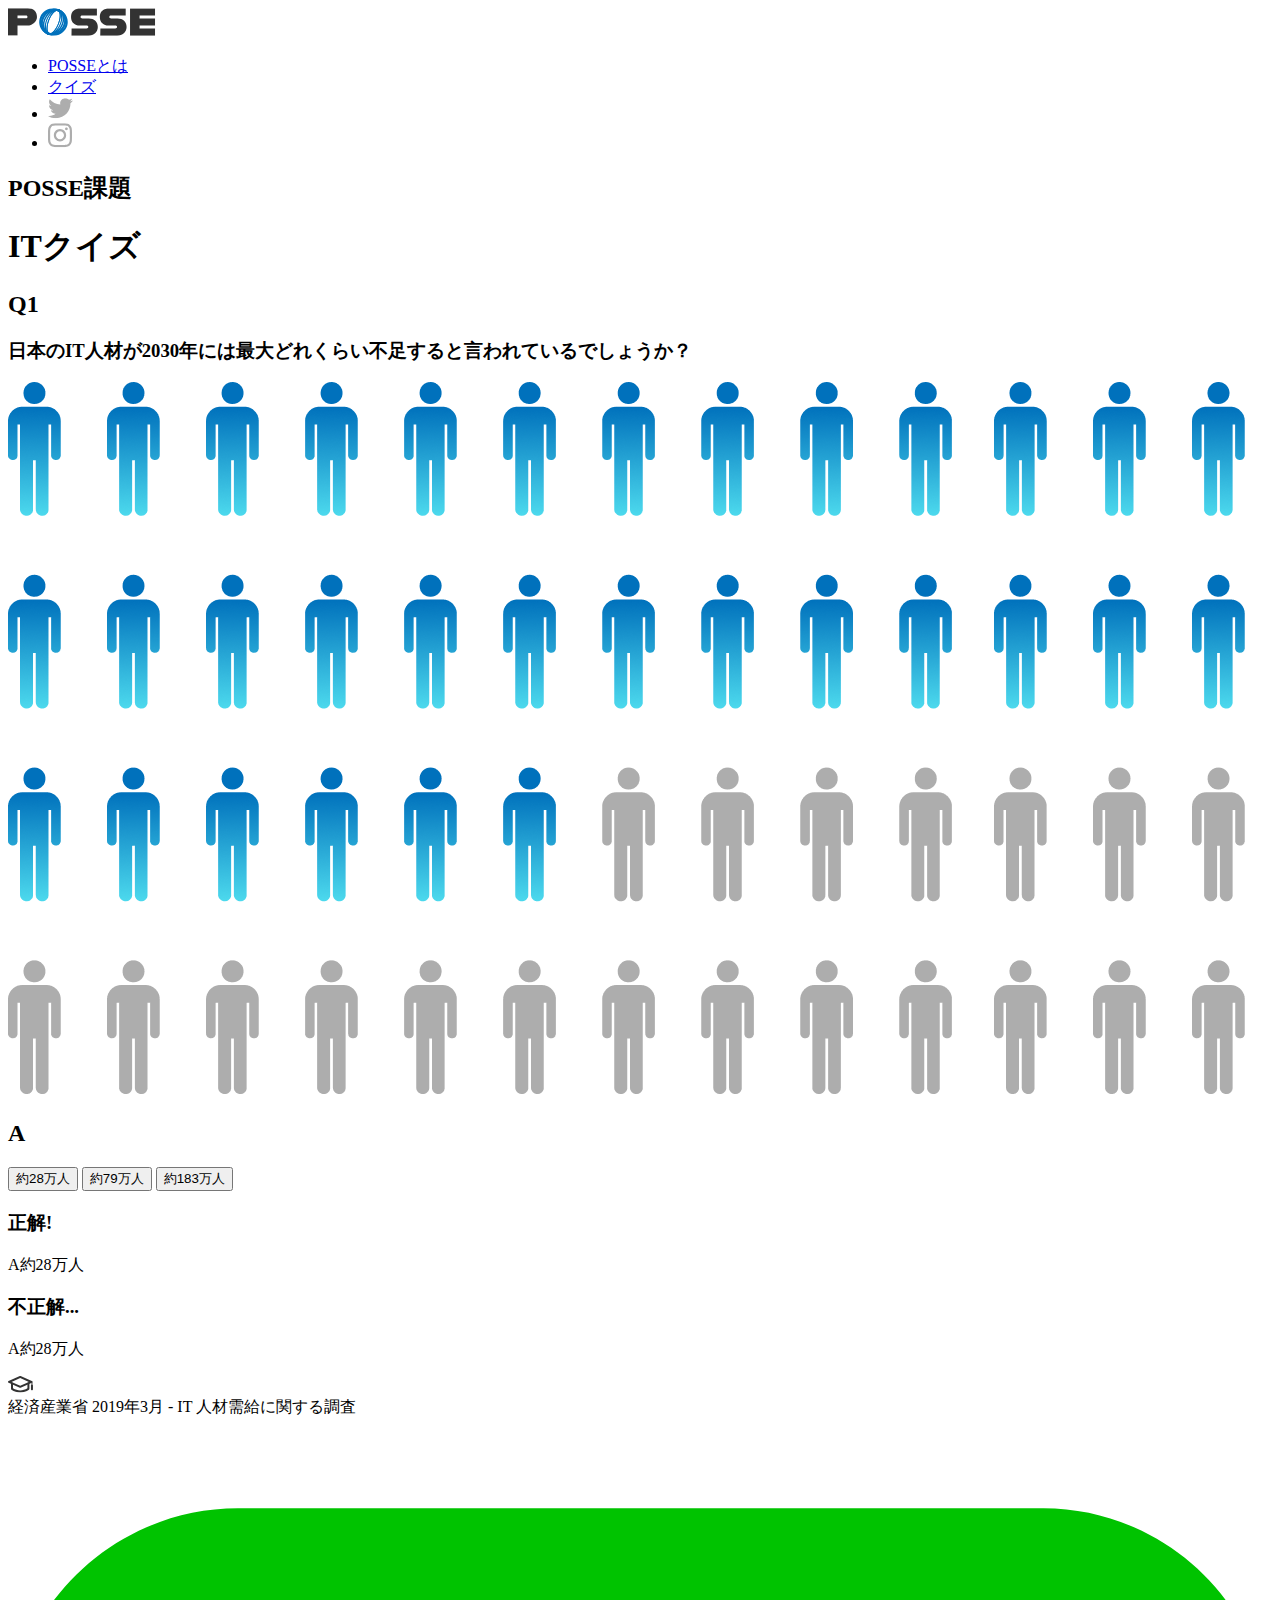
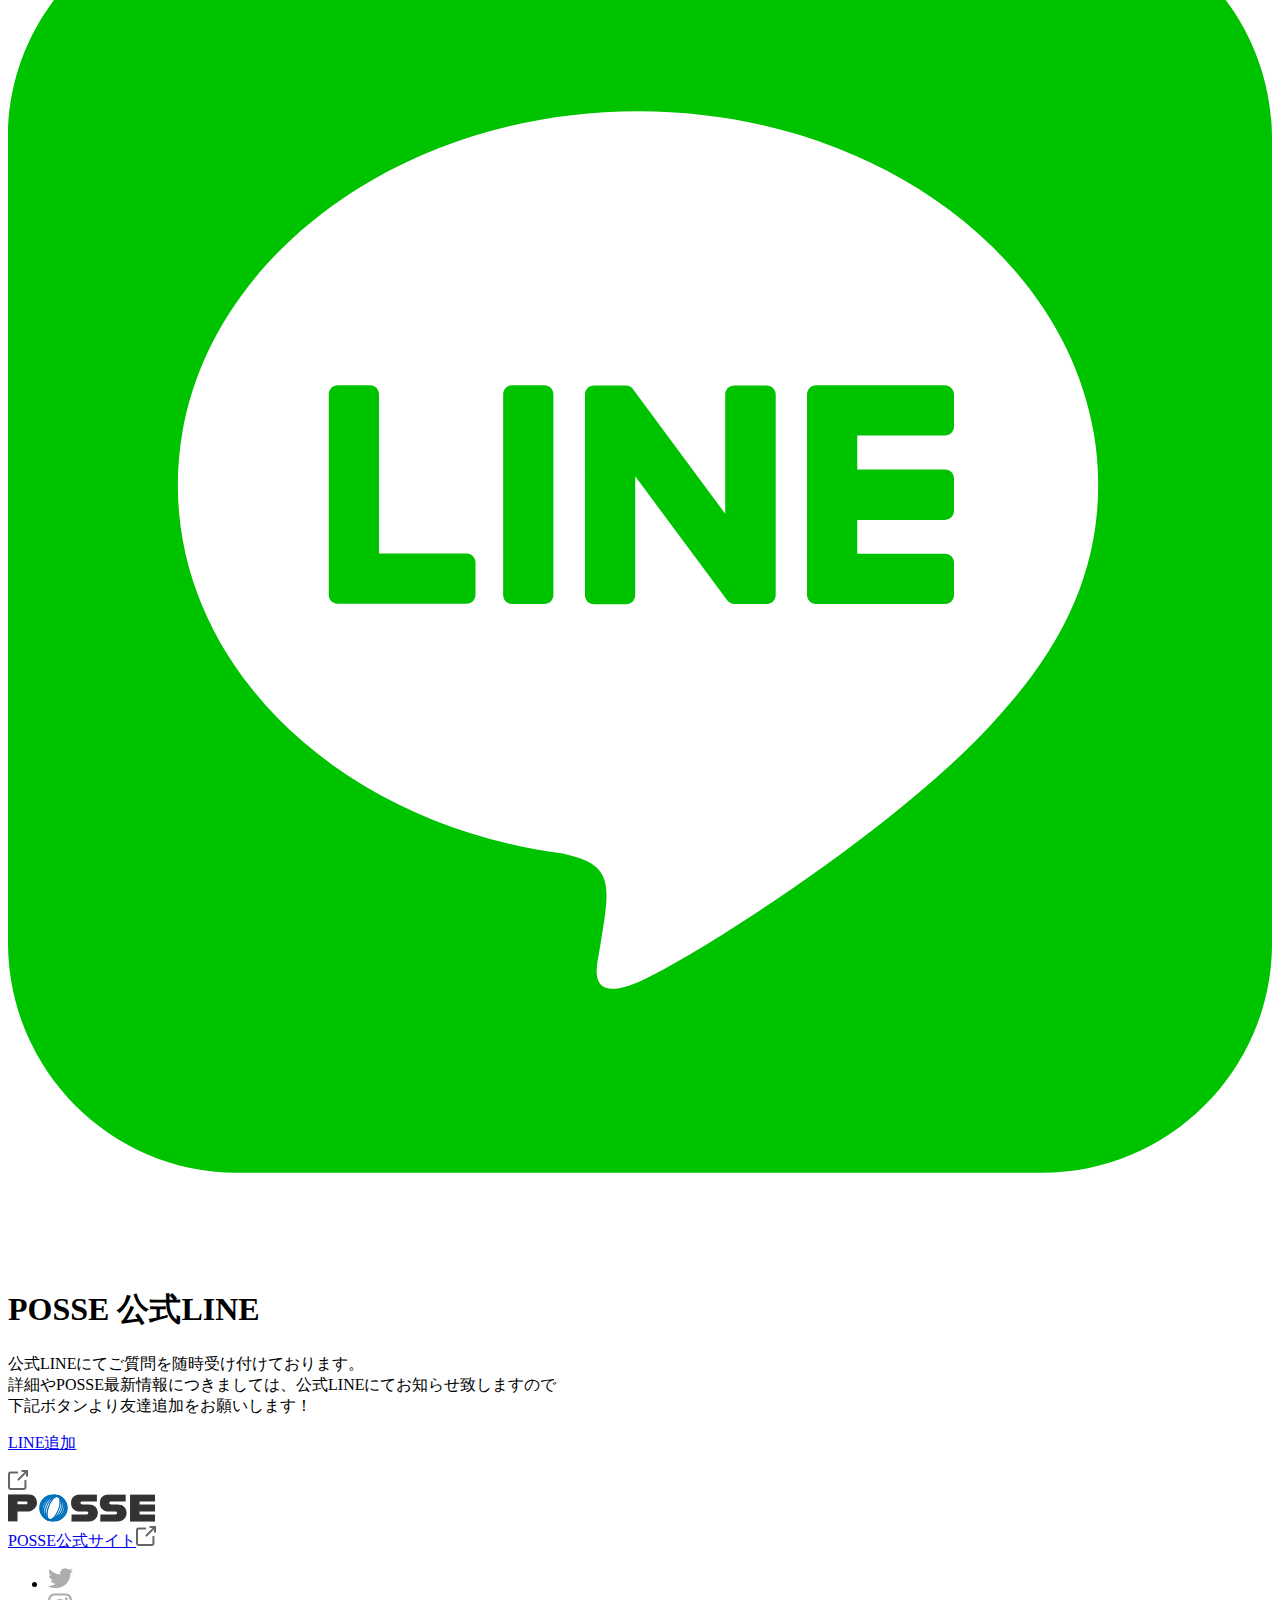
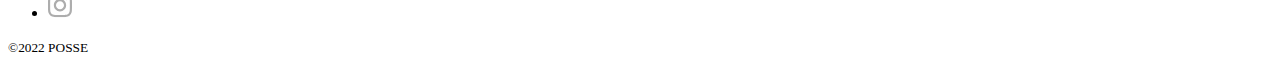
==== quiz/index.html @ 0396bd6e "ファイル構成完了" ====
<!DOCTYPE html>
<html lang="ja">
<head>
  <meta charset="UTF-8">
  <meta http-equiv="X-UA-Compatible" content="IE=edge">
  <meta name="viewport" content="width=device-width, initial-scale=1.0">
  <title>Quiz</title>

  <link rel="stylesheet" href="../styles/reset.css">
  <link rel="stylesheet" href="../styles/quiz.css">
    <!-- google fonts -->
    <link rel="preconnect" href="https://fonts.googleapis.com">
    <link rel="preconnect" href="https://fonts.gstatic.com" crossorigin>
    <link href="https://fonts.googleapis.com/css2?family=Noto+Sans+JP:wght@400;700&family=Plus+Jakarta+Sans:wght@400;700&display=swap" rel="stylesheet">
</head>
<body>
  <header class="header">
    <div class="header-inner">
      <div class="header-logo">
        <img src="../img/logo.svg" alt="ヘッダーロゴ" />
      </div>
      <nav class="navbar">
        <ul class="nav-items">
          <li class="nav-item"><a href="../top/index.html">POSSEとは</a></li>
          <li class="nav-item"><a href="#">クイズ</a></li>
          <li class="nav-item sns">
            <a href="https://twitter.com/posse_program?s=21&t=17ohMH_KX9S6thPqV4Pqpw">
              <img src="../img/icon/icon-twitter.svg" alt="Twitter" />
            </a>
          </li>
          <li class="nav-item sns">
            <a href="https://instagram.com/posse_programming?igshid=YmMyMTA2M2Y=">
              <img src="../img/icon/icon-instagram.svg" alt="Instagram" />
            </a>
          </li>
        </ul>
      </nav>
    </div>
  </header>

  <main class="main">
    <section class="hero-wrapper">
      <div class="hero-inner">
        <div class="hero-text">
          <h2>POSSE課題</h2>
          <h1>ITクイズ</h1>
        </div>
      </div>
    </section>

    <section class="quiz-wrapper">
      <div class="quiz">
        <h2 class="question-number">Q1</h2>
        <h3 class="question-text">日本のIT人材が2030年には最大どれくらい不足すると言われているでしょうか？</h3>
        <div class="question-img">
          <img src="../img/quiz/img-quiz01.png" alt="質問１">
        </div>
        <div class="answer-wrapper">
          <h2 class="answer-icon">A</h2>
          <div class="answer-buttons">
            <button class="btn">約28万人</button>
            <button class="btn">約79万人</button>
            <button class="btn">約183万人</button>
          </div>
        </div>
        <div class="answer-message-wrapper correct-wrapper">
          <h3 class="correct-message">正解!</h3>
          <p><span>A</span>約28万人</p>
        </div>
        <div class="answer-message-wrapper wrong-wrapper">
          <h3 class="wrong-message">不正解...</h3>
          <p><span>A</span>約28万人</p>
        </div>
        <div class="quote-wrapper">
          <div class="quote-icon">
            <img src="../img/icon/icon-note.svg" alt="引用">
          </div>
          <div class="quote-text">経済産業省 2019年3月 - IT 人材需給に関する調査</div>
        </div>
      </div>

      <!-- <div class="quiz">
        <h2 class="question-number">Q2</h2>
        <h3 class="question-text">既存業界のビジネスと、先進的なテクノロジーを結びつけて生まれた、新しいビジネスのことをなんと言うでしょう？</h3>
        <div class="question-img">
          <img src="../img/quiz/img-quiz02.png" alt="質問2">
        </div>
        <div class="answer-wrapper">
          <h2 class="answer-icon">A</h2>
          <div class="answer-buttons">
            <button class="btn">INTECH</button>
            <button class="btn">BIZZTECH</button>
            <button class="btn">X-TECH</button>
          </div>
        </div>
        <div class="answer-message-wrapper correct-wrapper">
          <h3 class="correct-message">正解!</h3>
          <p><span>A</span>約28万人</p>
        </div>
        <div class="answer-message-wrapper wrong-wrapper">
          <h3 class="wrong-message">不正解...</h3>
          <p><span>A</span>約28万人</p>
        </div>
      </div>

      <div class="quiz">
        <h2 class="question-number">Q3</h2>
        <h3 class="question-text">IoTとは何の略でしょう？</h3>
        <div class="question-img">
          <img src="../img/quiz/img-quiz03.png" alt="質問3">
        </div>
        <div class="answer-wrapper">
          <h2 class="answer-icon">A</h2>
          <div class="answer-buttons">
            <button class="btn">Internet of Things</button>
            <button class="btn">Integrate into Technology</button>
            <button class="btn">Information  on Tool</button>
          </div>
        </div>
        <div class="answer-message-wrapper correct-wrapper">
          <h3 class="correct-message">正解!</h3>
          <p><span>A</span>約28万人</p>
        </div>
        <div class="answer-message-wrapper wrong-wrapper">
          <h3 class="wrong-message">不正解...</h3>
          <p><span>A</span>約28万人</p>
        </div>
      </div>

      <div class="quiz">
        <h2 class="question-number">Q4</h2>
        <h3 class="question-text">日本が目指すサイバー空間とフィジカル空間を高度に融合させたシステムによって開かれる未来社会のことをなんと言うでしょうか？</h3>
        <div class="question-img">
          <img src="../img/quiz/img-quiz04.png" alt="質問4">
        </div>
        <div class="answer-wrapper">
          <h2 class="answer-icon">A</h2>
          <div class="answer-buttons">
            <button class="btn">Society 5.0</button>
            <button class="btn">CyPhy</button>
            <button class="btn">SDGs</button>
          </div>
        </div>
        <div class="quote-wrapper">
          <div class="quote-icon">
            <img src="../img/icon/icon-note.svg" alt="引用">
          </div>
          <div class="quote-text">Society5.0 - 科学技術政策 - 内閣府</div>
        </div>
        <div class="answer-message-wrapper correct-wrapper">
          <h3 class="correct-message">正解!</h3>
          <p><span>A</span>約28万人</p>
        </div>
        <div class="answer-message-wrapper wrong-wrapper">
          <h3 class="wrong-message">不正解...</h3>
          <p><span>A</span>約28万人</p>
        </div>
      </div>

      <div class="quiz">
        <h2 class="question-number">Q5</h2>
        <h3 class="question-text">イギリスのコンピューター科学者であるギャビン・ウッド氏が提唱した、ブロックチェーン技術を活用した「次世代分散型インターネット」のことをなんと言うでしょう？</h3>
        <div class="question-img">
          <img src="../img/quiz/img-quiz05.png" alt="質問5">
        </div>
        <div class="answer-wrapper">
          <h2 class="answer-icon">A</h2>
          <div class="answer-buttons">
            <button class="btn">Web3.0</button>
            <button class="btn">NFT</button>
            <button class="btn">メタバース</button>
          </div>
        </div>
        <div class="answer-message-wrapper correct-wrapper">
          <h3 class="correct-message">正解!</h3>
          <p><span>A</span>約28万人</p>
        </div>
        <div class="answer-message-wrapper wrong-wrapper">
          <h3 class="wrong-message">不正解...</h3>
          <p><span>A</span>約28万人</p>
        </div>
      </div>

      <div class="quiz">
        <h2 class="question-number">Q6</h2>
        <h3 class="question-text">日本のIT人材が2030年には最大どれくらい不足すると言われているでしょうか？</h3>
        <div class="question-img">
          <img src="../img/quiz/img-quiz06.png" alt="質問6">
        </div>
        <div class="answer-wrapper">
          <h2 class="answer-icon">A</h2>
          <div class="answer-buttons">
            <button class="btn">約2倍</button>
            <button class="btn">約5倍</button>
            <button class="btn">約11倍</button>
          </div>
        </div>
        <div class="answer-message-wrapper correct-wrapper">
          <h3 class="correct-message">正解!</h3>
          <p><span>A</span>約28万人</p>
        </div>
        <div class="answer-message-wrapper wrong-wrapper">
          <h3 class="wrong-message">不正解...</h3>
          <p><span>A</span>約28万人</p>
        </div>
        <div class="quote-wrapper">
          <div class="quote-icon">
            <img src="../img/icon/icon-note.svg" alt="引用">
          </div>
          <div class="quote-text">Accenture Technology Vision 2021 </div>
        </div>
      </div> -->

    </section>
  </main>

  <section class="line-wrapper">
    <div class="line-inner">
      <div class="line-content">
        <div class="line-title">
          <div class="line-icon">
            <img src="../img/icon/icon-line.svg" alt="LINE"/>
          </div>
          <h1>POSSE 公式LINE</h1>
        </div>
        <p>
          公式LINEにてご質問を随時受け付けております。<br />詳細やPOSSE最新情報につきましては、公式LINEにてお知らせ致しますので<br />下記ボタンより友達追加をお願いします！
        </p>
        <div class="line-button">
          <a href="https://line.me/R/ti/p/@651htnqp?from=page">
            <p>LINE追加</p>
            <img src="../img/icon/icon-link-gray-dark.svg" alt="LINEリンク"/>
          </a>
        </div>
      </div>
    </div>
  </section>

  <footer class="footer">
    <div class="footer-top">
      <div class="footer-img">
        <img src="../img/logo.svg" alt="フッターロゴ" />
      </div>
      <div class="official-link">
        <a href="https://posse-ap.com/" alt="公式サイト">
          POSSE公式サイト<img src="../img/icon/icon-link-gray-dark.svg" alt="公式サイトリンク"/>
        </a>
      </div>
      <ul class="sns-items">
        <li class="sns">
          <a href="https://twitter.com/posse_program?s=21&t=17ohMH_KX9S6thPqV4Pqpw">
            <img src="../img/icon/icon-twitter.svg" alt="twitter" />
          </a>
        </li>
        <li class="sns">
          <a href="https://instagram.com/posse_programming?igshid=YmMyMTA2M2Y=">
            <img src="../img/icon/icon-instagram.svg" alt="instagram" />
          </a>
        </li>
      </ul>
    </div>
    <div class="footer-bottom">
      <small>&copy;2022 POSSE</small>
    </div>
  </footer>

  <!-- javascript -->
  <script src="../js/main.js"></script>
</body>
</html>
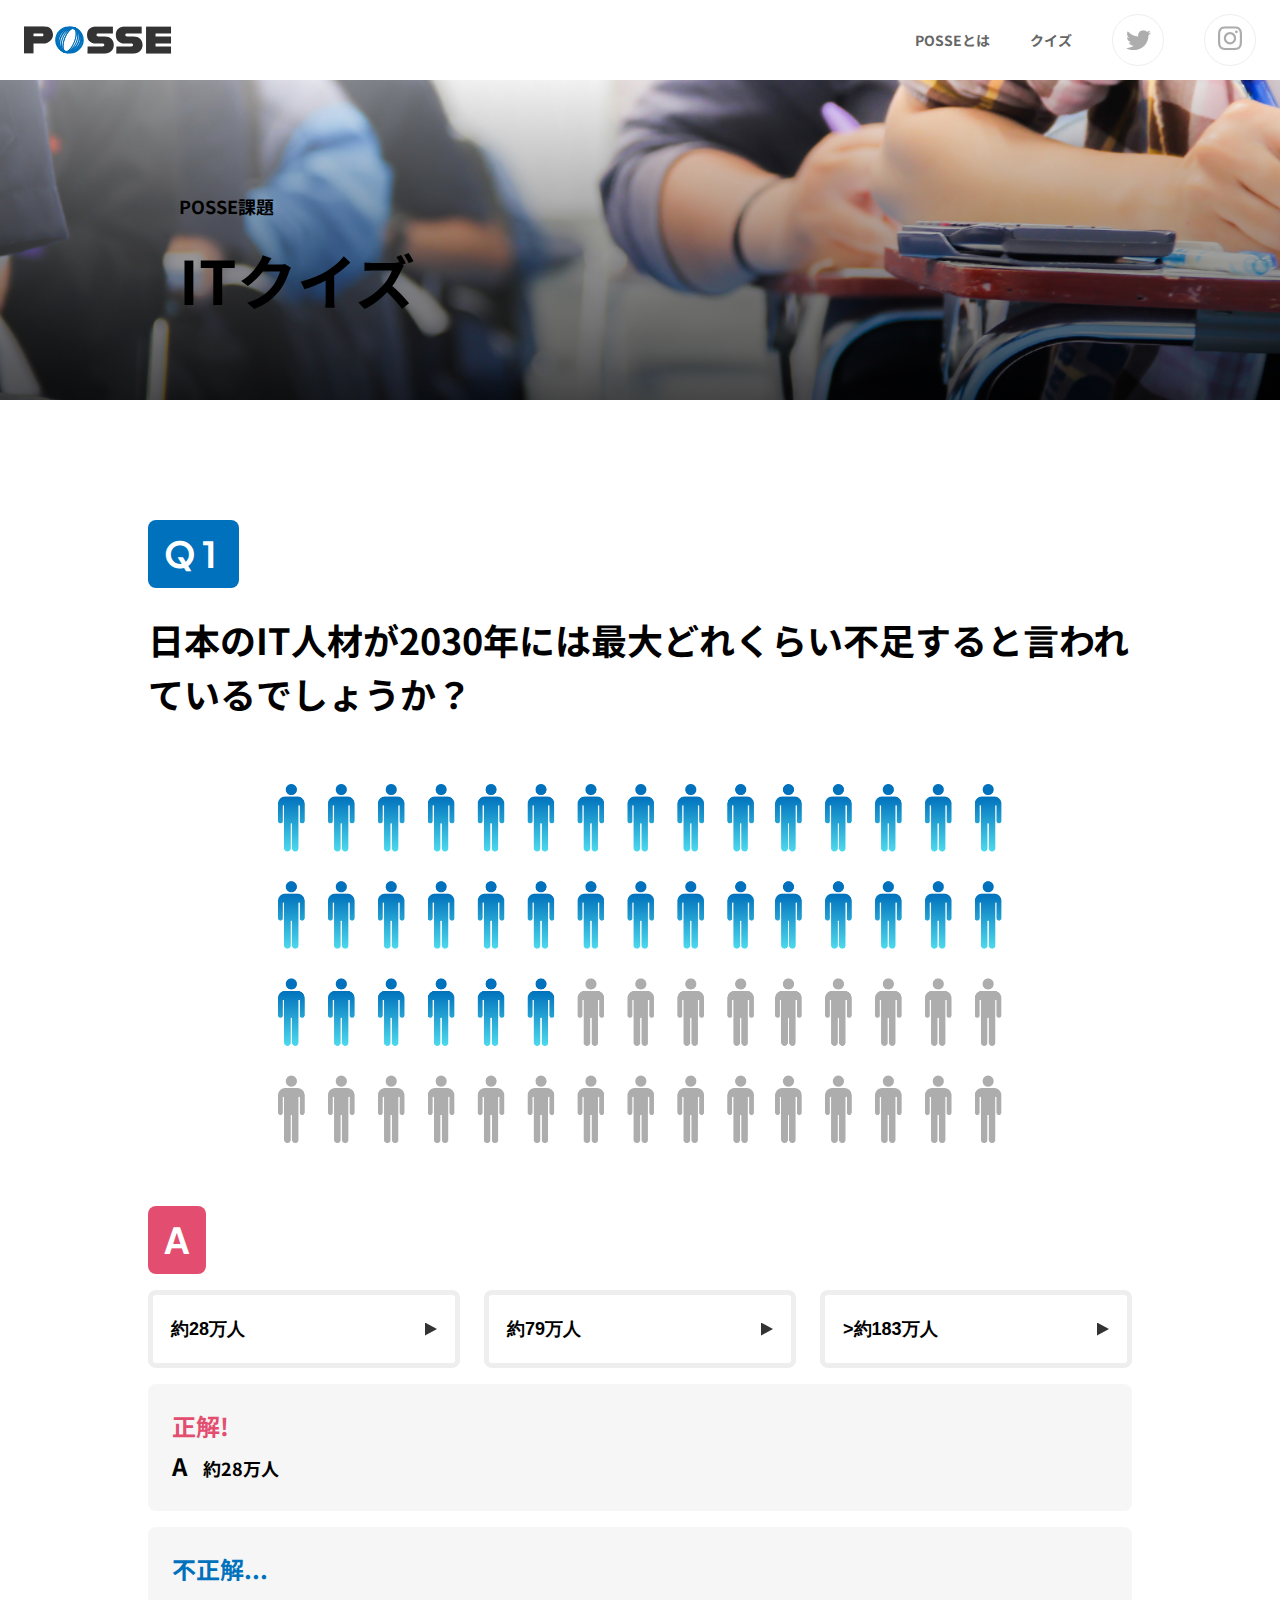
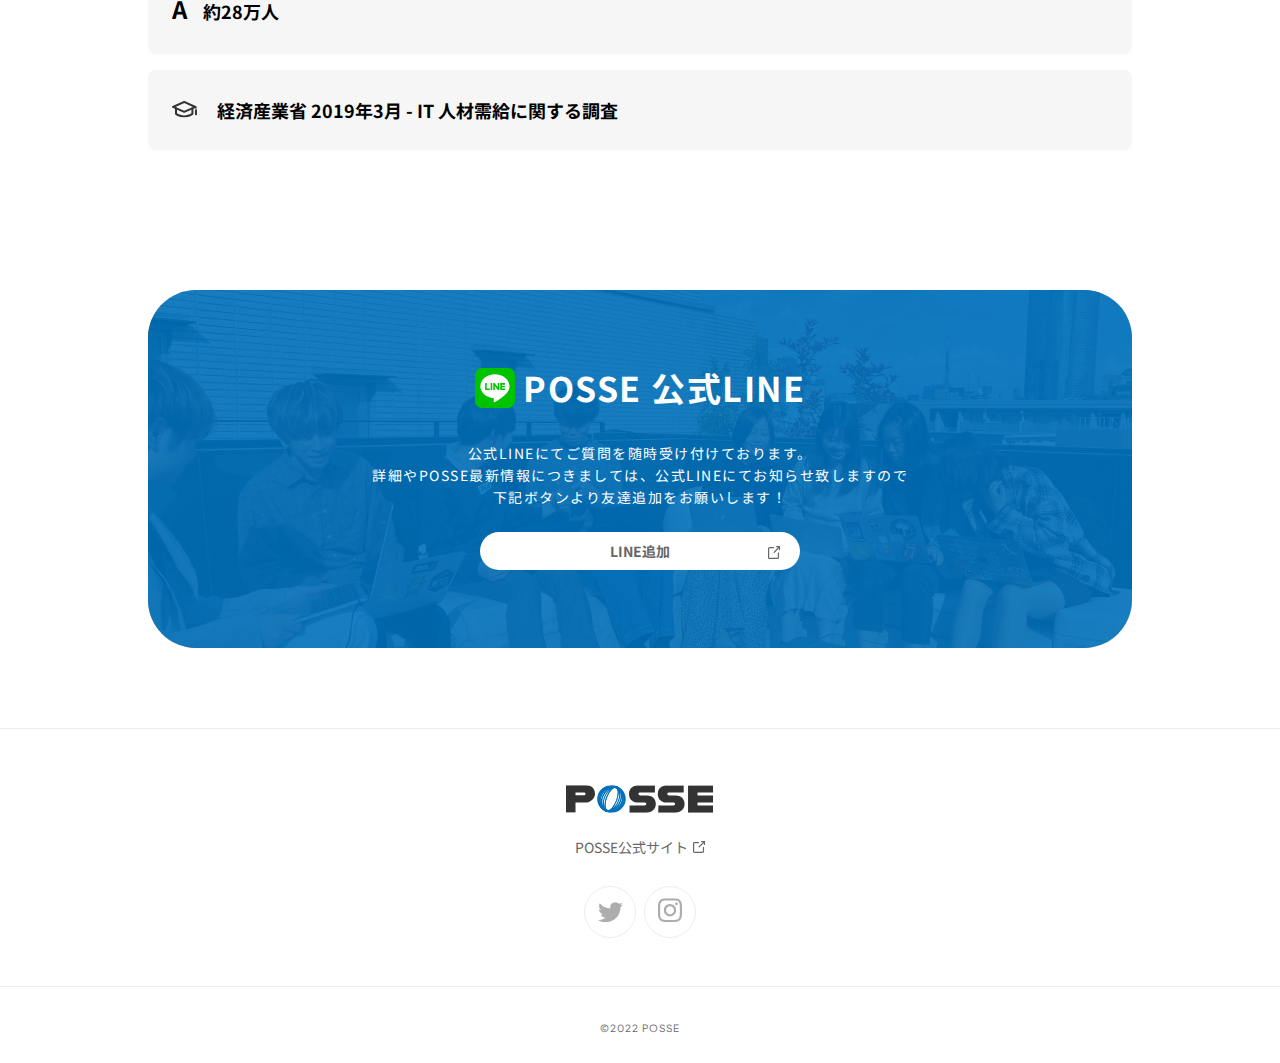
==== commit 1fb0f594: "quizページscss修正完了" ====
--- a/quiz/index.html
+++ b/quiz/index.html
@@ -6,8 +6,7 @@
   <meta name="viewport" content="width=device-width, initial-scale=1.0">
   <title>Quiz</title>
 
-  <link rel="stylesheet" href="../styles/reset.css">
-  <link rel="stylesheet" href="../styles/quiz.css">
+  <link rel="stylesheet" href="../scss/style.css">
     <!-- google fonts -->
     <link rel="preconnect" href="https://fonts.googleapis.com">
     <link rel="preconnect" href="https://fonts.gstatic.com" crossorigin>
@@ -15,20 +14,20 @@
 </head>
 <body>
   <header class="header">
-    <div class="header-inner">
-      <div class="header-logo">
-        <img src="../img/logo.svg" alt="ヘッダーロゴ" />
-      </div>
-      <nav class="navbar">
-        <ul class="nav-items">
-          <li class="nav-item"><a href="../top/index.html">POSSEとは</a></li>
-          <li class="nav-item"><a href="#">クイズ</a></li>
-          <li class="nav-item sns">
+    <div class="header__inner">
+      <div class="header__logo">
+        <img src="../img/logo.svg" alt="ヘッダーロゴ" class="logo__item" />
+      </div>
+      <nav class="nav">
+        <ul class="nav__list">
+          <li class="nav__item"><a href="#">POSSEとは</a></li>
+          <li class="nav__item"><a href="../quiz/index.html">クイズ</a></li>
+          <li class="nav__item nav__sns__item">
             <a href="https://twitter.com/posse_program?s=21&t=17ohMH_KX9S6thPqV4Pqpw">
               <img src="../img/icon/icon-twitter.svg" alt="Twitter" />
             </a>
           </li>
-          <li class="nav-item sns">
+          <li class="nav__item nav__sns__item">
             <a href="https://instagram.com/posse_programming?igshid=YmMyMTA2M2Y=">
               <img src="../img/icon/icon-instagram.svg" alt="Instagram" />
             </a>
@@ -39,174 +38,174 @@
   </header>
 
   <main class="main">
-    <section class="hero-wrapper">
-      <div class="hero-inner">
-        <div class="hero-text">
-          <h2>POSSE課題</h2>
-          <h1>ITクイズ</h1>
+    <section class="quiz__hero">
+      <div class="quiz__hero__inner">
+        <div class="quiz__hero__heading">
+          <h2 class="quiz__hero__lead">POSSE課題</h2>
+          <h1 class="quiz__hero__title">ITクイズ</h1>
         </div>
       </div>
     </section>
 
-    <section class="quiz-wrapper">
-      <div class="quiz">
-        <h2 class="question-number">Q1</h2>
-        <h3 class="question-text">日本のIT人材が2030年には最大どれくらい不足すると言われているでしょうか？</h3>
-        <div class="question-img">
+    <section class="quiz">
+      <div class="quiz__inner">
+        <h2 class="quiz__icon quiz__number">Q1</h2>
+        <h3 class="quiz__text">日本のIT人材が2030年には最大どれくらい不足すると言われているでしょうか？</h3>
+        <div class="quiz__caption">
           <img src="../img/quiz/img-quiz01.png" alt="質問１">
         </div>
-        <div class="answer-wrapper">
-          <h2 class="answer-icon">A</h2>
-          <div class="answer-buttons">
-            <button class="btn">約28万人</button>
-            <button class="btn">約79万人</button>
-            <button class="btn">約183万人</button>
-          </div>
-        </div>
-        <div class="answer-message-wrapper correct-wrapper">
-          <h3 class="correct-message">正解!</h3>
-          <p><span>A</span>約28万人</p>
-        </div>
-        <div class="answer-message-wrapper wrong-wrapper">
-          <h3 class="wrong-message">不正解...</h3>
-          <p><span>A</span>約28万人</p>
+        <div class="answer">
+          <h2 class="quiz__icon answer__icon">A</h2>
+          <div class="answer__list">
+            <button class="answer__item">約28万人</button>
+            <button class="answer__item">約79万人</button>
+            <button class="answer__item">>約183万人</button>
+          </div>
+        </div>
+        <div class="judgement judgement__correct">
+          <h3>正解!</h3>
+          <p><span>A</span>約28万人</p>
+        </div>
+        <div class="judgement judgement__wrong">
+          <h3>不正解...</h3>
+          <p><span>A</span>約28万人</p>
+        </div>
+        <div class="quote">
+          <div class="quote__icon">
+            <img src="../img/icon/icon-note.svg" alt="引用">
+          </div>
+          <p class="quote__text">経済産業省 2019年3月 - IT 人材需給に関する調査</p>
+        </div>
+      </div>
+
+      <!-- <div class="quiz">
+        <h2 class="question-number">Q2</h2>
+        <h3 class="question-text">既存業界のビジネスと、先進的なテクノロジーを結びつけて生まれた、新しいビジネスのことをなんと言うでしょう？</h3>
+        <div class="question-img">
+          <img src="../img/quiz/img-quiz02.png" alt="質問2">
+        </div>
+        <div class="answer-wrapper">
+          <h2 class="answer-icon">A</h2>
+          <div class="answer-buttons">
+            <button class="btn">INTECH</button>
+            <button class="btn">BIZZTECH</button>
+            <button class="btn">X-TECH</button>
+          </div>
+        </div>
+        <div class="answer-message-wrapper correct-wrapper">
+          <h3 class="correct-message">正解!</h3>
+          <p><span>A</span>約28万人</p>
+        </div>
+        <div class="answer-message-wrapper wrong-wrapper">
+          <h3 class="wrong-message">不正解...</h3>
+          <p><span>A</span>約28万人</p>
+        </div>
+      </div>
+
+      <div class="quiz">
+        <h2 class="question-number">Q3</h2>
+        <h3 class="question-text">IoTとは何の略でしょう？</h3>
+        <div class="question-img">
+          <img src="../img/quiz/img-quiz03.png" alt="質問3">
+        </div>
+        <div class="answer-wrapper">
+          <h2 class="answer-icon">A</h2>
+          <div class="answer-buttons">
+            <button class="btn">Internet of Things</button>
+            <button class="btn">Integrate into Technology</button>
+            <button class="btn">Information  on Tool</button>
+          </div>
+        </div>
+        <div class="answer-message-wrapper correct-wrapper">
+          <h3 class="correct-message">正解!</h3>
+          <p><span>A</span>約28万人</p>
+        </div>
+        <div class="answer-message-wrapper wrong-wrapper">
+          <h3 class="wrong-message">不正解...</h3>
+          <p><span>A</span>約28万人</p>
+        </div>
+      </div>
+
+      <div class="quiz">
+        <h2 class="question-number">Q4</h2>
+        <h3 class="question-text">日本が目指すサイバー空間とフィジカル空間を高度に融合させたシステムによって開かれる未来社会のことをなんと言うでしょうか？</h3>
+        <div class="question-img">
+          <img src="../img/quiz/img-quiz04.png" alt="質問4">
+        </div>
+        <div class="answer-wrapper">
+          <h2 class="answer-icon">A</h2>
+          <div class="answer-buttons">
+            <button class="btn">Society 5.0</button>
+            <button class="btn">CyPhy</button>
+            <button class="btn">SDGs</button>
+          </div>
         </div>
         <div class="quote-wrapper">
           <div class="quote-icon">
             <img src="../img/icon/icon-note.svg" alt="引用">
           </div>
-          <div class="quote-text">経済産業省 2019年3月 - IT 人材需給に関する調査</div>
-        </div>
-      </div>
-
-      <!-- <div class="quiz">
-        <h2 class="question-number">Q2</h2>
-        <h3 class="question-text">既存業界のビジネスと、先進的なテクノロジーを結びつけて生まれた、新しいビジネスのことをなんと言うでしょう？</h3>
-        <div class="question-img">
-          <img src="../img/quiz/img-quiz02.png" alt="質問2">
-        </div>
-        <div class="answer-wrapper">
-          <h2 class="answer-icon">A</h2>
-          <div class="answer-buttons">
-            <button class="btn">INTECH</button>
-            <button class="btn">BIZZTECH</button>
-            <button class="btn">X-TECH</button>
-          </div>
-        </div>
-        <div class="answer-message-wrapper correct-wrapper">
-          <h3 class="correct-message">正解!</h3>
-          <p><span>A</span>約28万人</p>
-        </div>
-        <div class="answer-message-wrapper wrong-wrapper">
-          <h3 class="wrong-message">不正解...</h3>
-          <p><span>A</span>約28万人</p>
-        </div>
-      </div>
-
-      <div class="quiz">
-        <h2 class="question-number">Q3</h2>
-        <h3 class="question-text">IoTとは何の略でしょう？</h3>
-        <div class="question-img">
-          <img src="../img/quiz/img-quiz03.png" alt="質問3">
-        </div>
-        <div class="answer-wrapper">
-          <h2 class="answer-icon">A</h2>
-          <div class="answer-buttons">
-            <button class="btn">Internet of Things</button>
-            <button class="btn">Integrate into Technology</button>
-            <button class="btn">Information  on Tool</button>
-          </div>
-        </div>
-        <div class="answer-message-wrapper correct-wrapper">
-          <h3 class="correct-message">正解!</h3>
-          <p><span>A</span>約28万人</p>
-        </div>
-        <div class="answer-message-wrapper wrong-wrapper">
-          <h3 class="wrong-message">不正解...</h3>
-          <p><span>A</span>約28万人</p>
-        </div>
-      </div>
-
-      <div class="quiz">
-        <h2 class="question-number">Q4</h2>
-        <h3 class="question-text">日本が目指すサイバー空間とフィジカル空間を高度に融合させたシステムによって開かれる未来社会のことをなんと言うでしょうか？</h3>
-        <div class="question-img">
-          <img src="../img/quiz/img-quiz04.png" alt="質問4">
-        </div>
-        <div class="answer-wrapper">
-          <h2 class="answer-icon">A</h2>
-          <div class="answer-buttons">
-            <button class="btn">Society 5.0</button>
-            <button class="btn">CyPhy</button>
-            <button class="btn">SDGs</button>
-          </div>
+          <div class="quote-text">Society5.0 - 科学技術政策 - 内閣府</div>
+        </div>
+        <div class="answer-message-wrapper correct-wrapper">
+          <h3 class="correct-message">正解!</h3>
+          <p><span>A</span>約28万人</p>
+        </div>
+        <div class="answer-message-wrapper wrong-wrapper">
+          <h3 class="wrong-message">不正解...</h3>
+          <p><span>A</span>約28万人</p>
+        </div>
+      </div>
+
+      <div class="quiz">
+        <h2 class="question-number">Q5</h2>
+        <h3 class="question-text">イギリスのコンピューター科学者であるギャビン・ウッド氏が提唱した、ブロックチェーン技術を活用した「次世代分散型インターネット」のことをなんと言うでしょう？</h3>
+        <div class="question-img">
+          <img src="../img/quiz/img-quiz05.png" alt="質問5">
+        </div>
+        <div class="answer-wrapper">
+          <h2 class="answer-icon">A</h2>
+          <div class="answer-buttons">
+            <button class="btn">Web3.0</button>
+            <button class="btn">NFT</button>
+            <button class="btn">メタバース</button>
+          </div>
+        </div>
+        <div class="answer-message-wrapper correct-wrapper">
+          <h3 class="correct-message">正解!</h3>
+          <p><span>A</span>約28万人</p>
+        </div>
+        <div class="answer-message-wrapper wrong-wrapper">
+          <h3 class="wrong-message">不正解...</h3>
+          <p><span>A</span>約28万人</p>
+        </div>
+      </div>
+
+      <div class="quiz">
+        <h2 class="question-number">Q6</h2>
+        <h3 class="question-text">日本のIT人材が2030年には最大どれくらい不足すると言われているでしょうか？</h3>
+        <div class="question-img">
+          <img src="../img/quiz/img-quiz06.png" alt="質問6">
+        </div>
+        <div class="answer-wrapper">
+          <h2 class="answer-icon">A</h2>
+          <div class="answer-buttons">
+            <button class="btn">約2倍</button>
+            <button class="btn">約5倍</button>
+            <button class="btn">約11倍</button>
+          </div>
+        </div>
+        <div class="answer-message-wrapper correct-wrapper">
+          <h3 class="correct-message">正解!</h3>
+          <p><span>A</span>約28万人</p>
+        </div>
+        <div class="answer-message-wrapper wrong-wrapper">
+          <h3 class="wrong-message">不正解...</h3>
+          <p><span>A</span>約28万人</p>
         </div>
         <div class="quote-wrapper">
           <div class="quote-icon">
             <img src="../img/icon/icon-note.svg" alt="引用">
           </div>
-          <div class="quote-text">Society5.0 - 科学技術政策 - 内閣府</div>
-        </div>
-        <div class="answer-message-wrapper correct-wrapper">
-          <h3 class="correct-message">正解!</h3>
-          <p><span>A</span>約28万人</p>
-        </div>
-        <div class="answer-message-wrapper wrong-wrapper">
-          <h3 class="wrong-message">不正解...</h3>
-          <p><span>A</span>約28万人</p>
-        </div>
-      </div>
-
-      <div class="quiz">
-        <h2 class="question-number">Q5</h2>
-        <h3 class="question-text">イギリスのコンピューター科学者であるギャビン・ウッド氏が提唱した、ブロックチェーン技術を活用した「次世代分散型インターネット」のことをなんと言うでしょう？</h3>
-        <div class="question-img">
-          <img src="../img/quiz/img-quiz05.png" alt="質問5">
-        </div>
-        <div class="answer-wrapper">
-          <h2 class="answer-icon">A</h2>
-          <div class="answer-buttons">
-            <button class="btn">Web3.0</button>
-            <button class="btn">NFT</button>
-            <button class="btn">メタバース</button>
-          </div>
-        </div>
-        <div class="answer-message-wrapper correct-wrapper">
-          <h3 class="correct-message">正解!</h3>
-          <p><span>A</span>約28万人</p>
-        </div>
-        <div class="answer-message-wrapper wrong-wrapper">
-          <h3 class="wrong-message">不正解...</h3>
-          <p><span>A</span>約28万人</p>
-        </div>
-      </div>
-
-      <div class="quiz">
-        <h2 class="question-number">Q6</h2>
-        <h3 class="question-text">日本のIT人材が2030年には最大どれくらい不足すると言われているでしょうか？</h3>
-        <div class="question-img">
-          <img src="../img/quiz/img-quiz06.png" alt="質問6">
-        </div>
-        <div class="answer-wrapper">
-          <h2 class="answer-icon">A</h2>
-          <div class="answer-buttons">
-            <button class="btn">約2倍</button>
-            <button class="btn">約5倍</button>
-            <button class="btn">約11倍</button>
-          </div>
-        </div>
-        <div class="answer-message-wrapper correct-wrapper">
-          <h3 class="correct-message">正解!</h3>
-          <p><span>A</span>約28万人</p>
-        </div>
-        <div class="answer-message-wrapper wrong-wrapper">
-          <h3 class="wrong-message">不正解...</h3>
-          <p><span>A</span>約28万人</p>
-        </div>
-        <div class="quote-wrapper">
-          <div class="quote-icon">
-            <img src="../img/icon/icon-note.svg" alt="引用">
-          </div>
           <div class="quote-text">Accenture Technology Vision 2021 </div>
         </div>
       </div> -->
@@ -214,22 +213,21 @@
     </section>
   </main>
 
-  <section class="line-wrapper">
-    <div class="line-inner">
-      <div class="line-content">
-        <div class="line-title">
-          <div class="line-icon">
+  <section class="contact">
+    <div class="contact__inner">
+      <div class="contact__content">
+        <div class="contact__heading">
+          <div class="contact__icon line__icon">
             <img src="../img/icon/icon-line.svg" alt="LINE"/>
           </div>
-          <h1>POSSE 公式LINE</h1>
-        </div>
-        <p>
+          <h2 class="contact__title">POSSE 公式LINE</h2>
+        </div>
+        <p class="contact__text">
           公式LINEにてご質問を随時受け付けております。<br />詳細やPOSSE最新情報につきましては、公式LINEにてお知らせ致しますので<br />下記ボタンより友達追加をお願いします！
         </p>
-        <div class="line-button">
-          <a href="https://line.me/R/ti/p/@651htnqp?from=page">
-            <p>LINE追加</p>
-            <img src="../img/icon/icon-link-gray-dark.svg" alt="LINEリンク"/>
+        <div class="contact__button">
+          <a href="https://line.me/R/ti/p/@651htnqp?from=page" class="contact__link">
+            LINE追加<img src="../img/icon/icon-link-gray-dark.svg" alt="LINEリンク"/>
           </a>
         </div>
       </div>
@@ -237,30 +235,32 @@
   </section>
 
   <footer class="footer">
-    <div class="footer-top">
-      <div class="footer-img">
+    <div class="footer__head">
+      <div class="footer__logo">
         <img src="../img/logo.svg" alt="フッターロゴ" />
       </div>
-      <div class="official-link">
+      <div class="footer__official__link">
         <a href="https://posse-ap.com/" alt="公式サイト">
           POSSE公式サイト<img src="../img/icon/icon-link-gray-dark.svg" alt="公式サイトリンク"/>
         </a>
       </div>
-      <ul class="sns-items">
-        <li class="sns">
-          <a href="https://twitter.com/posse_program?s=21&t=17ohMH_KX9S6thPqV4Pqpw">
-            <img src="../img/icon/icon-twitter.svg" alt="twitter" />
-          </a>
-        </li>
-        <li class="sns">
-          <a href="https://instagram.com/posse_programming?igshid=YmMyMTA2M2Y=">
-            <img src="../img/icon/icon-instagram.svg" alt="instagram" />
-          </a>
-        </li>
-      </ul>
-    </div>
-    <div class="footer-bottom">
-      <small>&copy;2022 POSSE</small>
+      <nav class="nav">
+        <ul class="nav__list">
+          <li class="nav__item nav__sns__item">
+            <a href="https://twitter.com/posse_program?s=21&t=17ohMH_KX9S6thPqV4Pqpw">
+              <img src="../img/icon/icon-twitter.svg" alt="Twitter" />
+            </a>
+          </li>
+          <li class="nav__item nav__sns__item">
+            <a href="https://instagram.com/posse_programming?igshid=YmMyMTA2M2Y=">
+              <img src="../img/icon/icon-instagram.svg" alt="Instagram" />
+            </a>
+          </li>
+        </ul>
+      </nav>
+    </div>
+    <div class="footer__foot">
+      <small class="footer__copyright">&copy;2022 POSSE</small>
     </div>
   </footer>
 
--- a/scss/style.css
+++ b/scss/style.css
@@ -0,0 +1,570 @@
+/*
+html5doctor.com Reset Stylesheet
+v1.6.1
+Last Updated: 2010-09-17
+Author: Richard Clark - http://richclarkdesign.com 
+Twitter: @rich_clark
+*/
+html, body, div, span, object, iframe,
+h1, h2, h3, h4, h5, h6, p, blockquote, pre,
+abbr, address, cite, code,
+del, dfn, em, img, ins, kbd, q, samp,
+small, strong, sub, sup, var,
+b, i,
+dl, dt, dd, ol, ul, li,
+fieldset, form, label, legend,
+table, caption, tbody, tfoot, thead, tr, th, td,
+article, aside, canvas, details, figcaption, figure,
+footer, header, hgroup, menu, nav, section, summary,
+time, mark, audio, video {
+  margin: 0;
+  padding: 0;
+  border: 0;
+  outline: 0;
+  font-size: 100%;
+  vertical-align: baseline;
+  background: transparent;
+}
+
+body {
+  line-height: 1;
+}
+
+article, aside, details, figcaption, figure,
+footer, header, hgroup, menu, nav, section {
+  display: block;
+}
+
+nav ul {
+  list-style: none;
+}
+
+blockquote, q {
+  quotes: none;
+}
+
+blockquote:before, blockquote:after,
+q:before, q:after {
+  content: "";
+  content: none;
+}
+
+a {
+  margin: 0;
+  padding: 0;
+  font-size: 100%;
+  vertical-align: baseline;
+  background: transparent;
+}
+
+/* change colours to suit your needs */
+ins {
+  background-color: #ff9;
+  color: #000;
+  text-decoration: none;
+}
+
+/* change colours to suit your needs */
+mark {
+  background-color: #ff9;
+  color: #000;
+  font-style: italic;
+  font-weight: bold;
+}
+
+del {
+  text-decoration: line-through;
+}
+
+abbr[title], dfn[title] {
+  border-bottom: 1px dotted;
+  cursor: help;
+}
+
+table {
+  border-collapse: collapse;
+  border-spacing: 0;
+}
+
+/* change border colour to suit your needs */
+hr {
+  display: block;
+  height: 1px;
+  border: 0;
+  border-top: 1px solid #cccccc;
+  margin: 1em 0;
+  padding: 0;
+}
+
+input, select {
+  vertical-align: middle;
+}
+
+body {
+  font-family: "Noto Sans JP", sans-serif;
+}
+
+small {
+  font-family: "Plus Jakarta Sans", sans-serif;
+}
+
+a {
+  font-size: 14px;
+  text-decoration: none;
+  color: #666666;
+}
+
+img {
+  width: 100%;
+  height: 100%;
+  -o-object-fit: cover;
+     object-fit: cover;
+}
+
+.main {
+  width: 100%;
+  padding-top: 80px;
+  margin: 0 auto;
+}
+
+.nav__list {
+  display: flex;
+  justify-content: center;
+  align-items: center;
+}
+.nav__sns__item {
+  width: 50px;
+  height: 50px;
+  line-height: 60px;
+  text-align: center;
+  border: 1px solid #eee;
+  border-radius: 50%;
+}
+.nav__sns__item img {
+  width: auto;
+  height: auto;
+}
+
+.line__icon {
+  width: 40px;
+  height: 40px;
+  background: radial-gradient(#fff 60%, rgba(255, 255, 255, 0) 40%);
+}
+
+.quiz__icon {
+  font-family: "Plus Jakarta Sans", sans-serif;
+  display: inline-block;
+  padding: 16px;
+  font-size: 36px;
+  border-radius: 8px;
+  color: #fff;
+}
+
+.js__selected {
+  border-color: #0071bc;
+  background-color: #FFF2F5;
+}
+
+.js__correct {
+  display: block;
+  background-color: #FFF2F5;
+}
+
+.js__wrong {
+  display: block;
+  background-color: #EFF2F5;
+}
+
+.header {
+  position: fixed;
+  width: 100vw;
+  background-color: #fff;
+  height: 80px;
+  z-index: 100;
+}
+.header__inner {
+  height: 100%;
+  padding: 0 24px;
+  display: flex;
+  justify-content: space-between;
+  align-items: center;
+}
+
+.nav__list {
+  gap: 40px;
+}
+.nav__item {
+  font-size: 14px;
+  font-weight: bold;
+}
+
+.top__hero {
+  position: relative;
+  display: flex;
+  margin: 0 auto;
+  max-width: 1280px;
+  align-items: center;
+  justify-content: space-between;
+}
+.top__hero__heading {
+  padding: 43px 61px;
+  background-color: #eff2f5;
+  border-radius: 24px;
+  text-align: center;
+  white-space: nowrap;
+  z-index: 2;
+}
+.top__hero__lead {
+  margin-bottom: 18px;
+  color: #0071bc;
+}
+.top__hero__title {
+  font-size: 60px;
+  line-height: 80px;
+  letter-spacing: 3px;
+  text-align: start;
+}
+.top__hero__thumbnail {
+  display: inline-block;
+  margin-right: calc(50% - 50vw);
+  margin-left: -125px;
+  max-width: 1280px;
+  min-width: 396px;
+  width: 100%;
+  z-index: 1;
+  border-radius: 80px 0 0 80px;
+  overflow: hidden;
+}
+.top__hero__thumbnail img {
+  max-height: 680px;
+}
+.top__hero__inducing {
+  position: absolute;
+  bottom: 30px;
+  left: 32px;
+  font-size: 14px;
+  line-height: 21px;
+  color: #333;
+  z-index: 3;
+}
+.top__hero__inducing::before {
+  content: "";
+  display: inline-block;
+  margin-right: 6px;
+  width: 8px;
+  height: 8px;
+  border-radius: 50%;
+  background-color: #adadad;
+}
+
+.about {
+  margin: 90px auto 0 auto;
+  max-width: 984px;
+  padding: 0 24px;
+}
+.about__heading {
+  text-align: center;
+}
+.about__title {
+  margin-bottom: 8px;
+  font-size: 36px;
+  line-height: 54px;
+}
+.about__subtitle {
+  font-size: 14px;
+  line-height: 25px;
+  color: #0071bc;
+}
+.about__content {
+  margin-top: 40px;
+  display: flex;
+  gap: 40px;
+  justify-content: space-between;
+}
+.about__thumbnail {
+  margin: 0;
+  max-width: 472px;
+  max-height: 312px;
+  width: 50%;
+  height: 100%;
+  border-radius: 24px;
+  overflow: hidden;
+}
+.about__text {
+  width: 50%;
+  margin: auto 0;
+  font-size: 14px;
+  line-height: 25px;
+}
+
+.quiz__hero {
+  height: 320px;
+}
+.quiz__hero__inner {
+  height: 100%;
+  background-image: url("../img/quiz/bg-hero.jpg");
+  background-size: cover;
+  background-repeat: no-repeat;
+}
+.quiz__hero__heading {
+  padding-top: 110px;
+  padding-left: 14%;
+}
+.quiz__hero__lead {
+  margin-bottom: 12px;
+  font-size: 18px;
+  line-height: 32px;
+}
+.quiz__hero__title {
+  font-size: 60px;
+  line-height: 90px;
+}
+
+.quiz {
+  margin: 0 auto;
+  padding: 0 24px;
+  max-width: 984px;
+}
+.quiz__inner {
+  padding-top: 120px;
+}
+.quiz__number {
+  margin-bottom: 24px;
+  letter-spacing: 6px;
+  background-color: #0071bc;
+}
+.quiz__text {
+  font-size: 36px;
+  line-height: 54px;
+}
+.quiz__caption {
+  margin: 64px auto 0 auto;
+  height: 360px;
+}
+.quiz__caption img {
+  -o-object-fit: contain;
+     object-fit: contain;
+}
+
+.answer {
+  margin-top: 62px;
+}
+.answer__icon {
+  margin-bottom: 16px;
+  background-color: #e34e70;
+}
+.answer__list {
+  display: flex;
+  margin-bottom: 16px;
+  width: 100%;
+  justify-content: space-between;
+}
+.answer__item {
+  display: flex;
+  padding: 18px;
+  max-width: 312px;
+  width: 100%;
+  font-size: 18px;
+  font-weight: bold;
+  line-height: 32px;
+  justify-content: space-between;
+  align-items: center;
+  border: solid 5px #eeeeee;
+  border-radius: 8px;
+  background-color: #fff;
+  cursor: pointer;
+}
+.answer__item::after {
+  content: " ";
+  display: inline-block;
+  width: 12px;
+  height: 13px;
+  -webkit-clip-path: polygon(0 0, 0% 100%, 100% 50%);
+          clip-path: polygon(0 0, 0% 100%, 100% 50%);
+  background-color: #333333;
+}
+
+.judgement {
+  margin-bottom: 16px;
+  padding: 24px;
+  background-color: #f6f6f6;
+  border-radius: 8px;
+}
+.judgement h3 {
+  font-size: 24px;
+  line-height: 36px;
+}
+.judgement p {
+  font-size: 18px;
+  line-height: 32px;
+  font-weight: bold;
+}
+.judgement span {
+  margin-right: 16px;
+  font-size: 24px;
+  line-height: 43px;
+}
+.judgement__correct {
+  display: none;
+  display: block;
+}
+.judgement__correct h3 {
+  color: #E34E70;
+}
+.judgement__wrong {
+  display: none;
+  display: block;
+}
+.judgement__wrong h3 {
+  color: #0071BC;
+}
+
+.quote {
+  padding: 24px;
+  background-color: #f6f6f6;
+  border-radius: 8px;
+}
+.quote__icon {
+  display: inline-block;
+  margin-right: 16px;
+  width: 25px;
+}
+.quote__text {
+  display: inline-block;
+  font-size: 18px;
+  line-height: 32px;
+  font-weight: bold;
+}
+
+.contact {
+  padding: 140px 24px 80px;
+}
+.contact__inner {
+  position: relative;
+  margin: 0 auto;
+  max-width: 984px;
+  border-radius: 48px;
+  text-align: center;
+  background-image: url("../img/bg-line.jpg");
+  background-position: center;
+  background-size: cover;
+  background-repeat: no-repeat;
+}
+.contact__inner::before {
+  position: absolute;
+  top: 0;
+  left: 0;
+  content: " ";
+  width: 100%;
+  height: 100%;
+  border-radius: 48px;
+  background-color: rgba(0, 113, 188, 0.9);
+}
+.contact__content {
+  position: relative;
+  color: #fff;
+  padding: 78px 0;
+}
+.contact__heading {
+  display: flex;
+  gap: 8px;
+  justify-content: center;
+  align-items: center;
+}
+.contact__title {
+  font-size: 34px;
+  letter-spacing: 1.5px;
+}
+.contact__text {
+  margin: 34px 0 24px 0;
+  font-size: 14px;
+  line-height: 22px;
+  letter-spacing: 1.5px;
+}
+.contact__button {
+  margin: 0 auto;
+  max-width: 320px;
+  border-radius: 98px;
+  background-color: #fff;
+}
+.contact__button a {
+  position: relative;
+  display: block;
+  padding: 12px 0;
+  color: #666;
+  font-weight: bold;
+}
+.contact__button img {
+  position: absolute;
+  width: 12.5px;
+  height: 12.5px;
+  right: 20px;
+  top: 14px;
+}
+
+.footer {
+  text-align: center;
+}
+.footer__head {
+  padding: 56px 0 48px 0;
+  border-top: 1px solid #eee;
+  border-bottom: 1px solid #eee;
+}
+.footer__logo {
+  margin-bottom: 24px;
+}
+.footer__logo img {
+  width: auto;
+  height: auto;
+}
+.footer__official__link img {
+  width: 12.5px;
+  height: 12.5px;
+  margin-left: 5px;
+}
+.footer .nav {
+  margin-top: 32px;
+}
+.footer .nav__list {
+  gap: 8px;
+}
+.footer__foot {
+  padding: 30px 0;
+}
+.footer__copyright {
+  font-size: 10px;
+  color: #666666;
+  letter-spacing: 1px;
+}
+
+.banner {
+  display: flex;
+  position: fixed;
+  right: 16px;
+  bottom: 16px;
+  width: 280px;
+  background-color: #5fdf5b;
+  justify-content: space-between;
+  align-items: center;
+  border-radius: 16px;
+}
+.banner__link {
+  display: flex;
+  padding: 22px 24px;
+  width: 100%;
+  justify-content: space-between;
+  align-items: center;
+  border-radius: 16px;
+  text-decoration: none;
+}
+.banner .line__icon {
+  height: 36px;
+  width: 36px;
+}
+.banner__text {
+  color: #fff;
+  font-size: 14px;
+  line-height: 18.2px;
+  font-weight: bold;
+  letter-spacing: 1px;
+}/*# sourceMappingURL=style.css.map */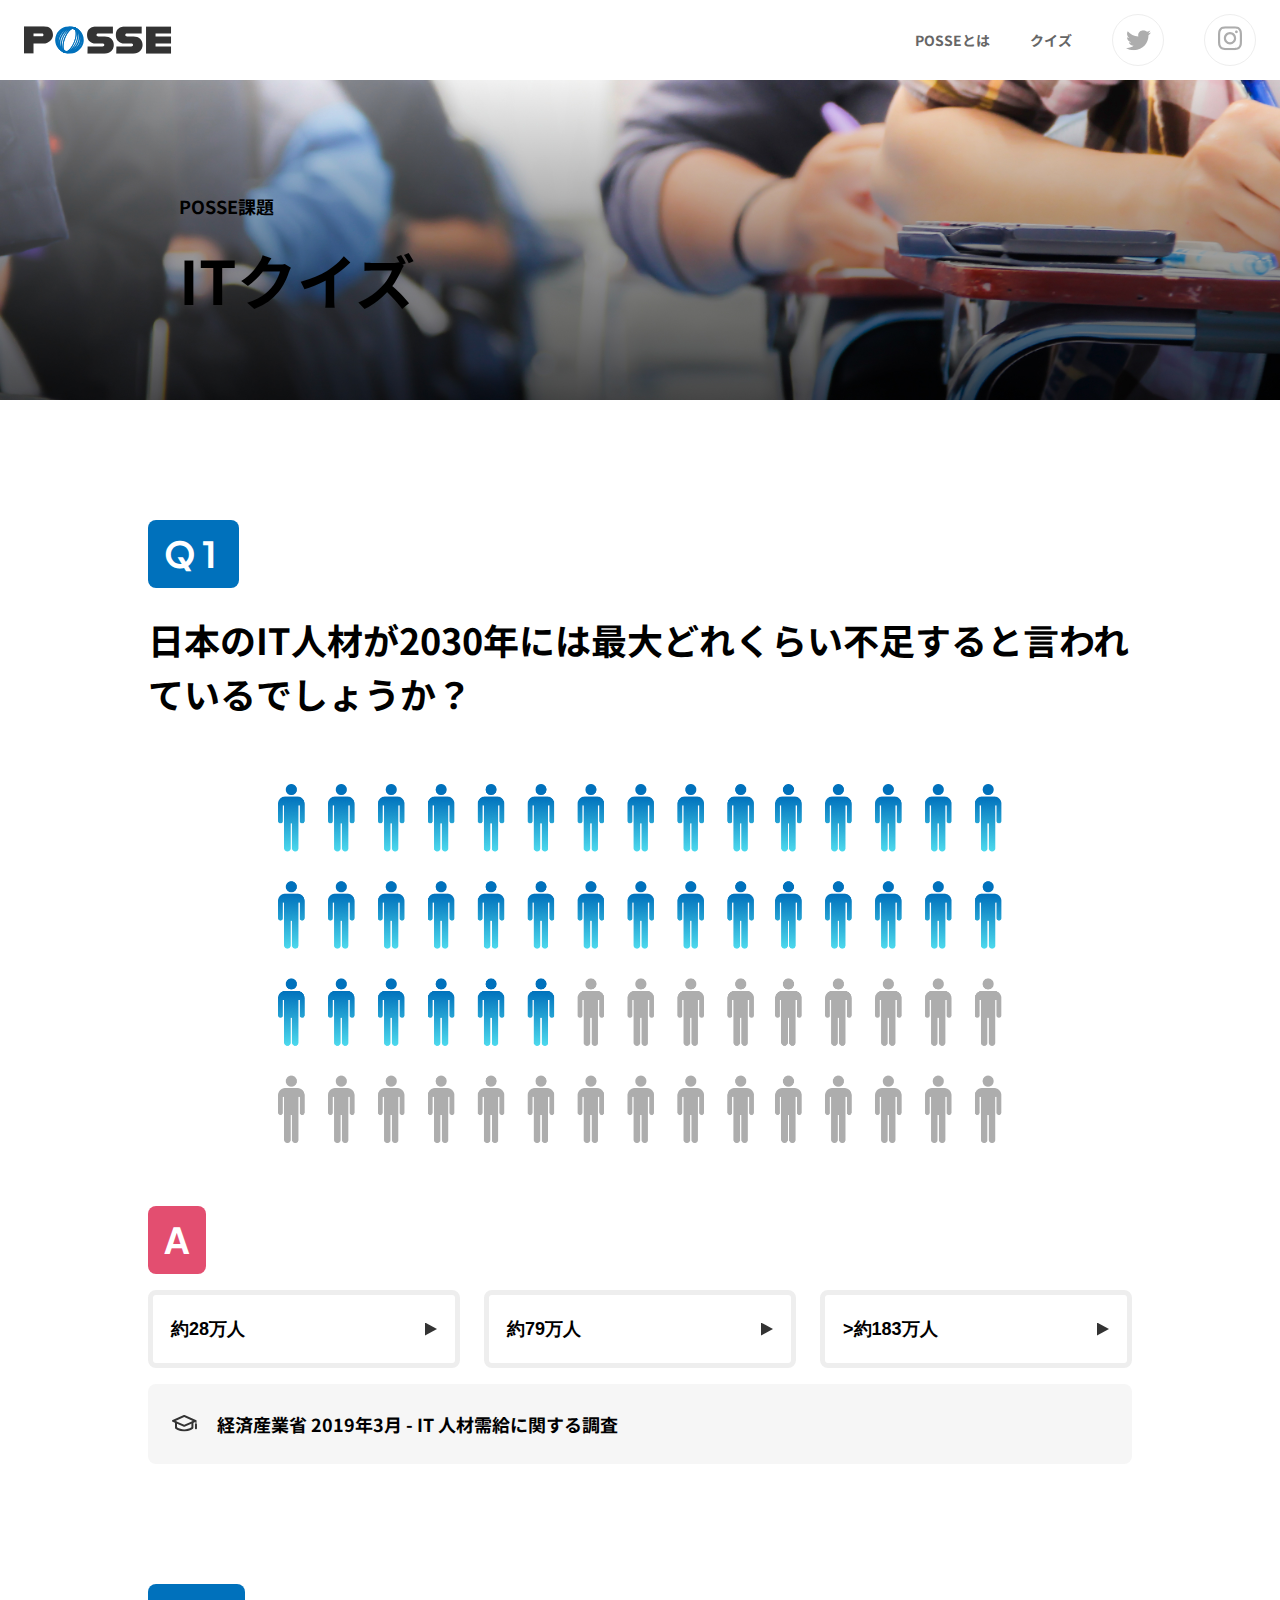
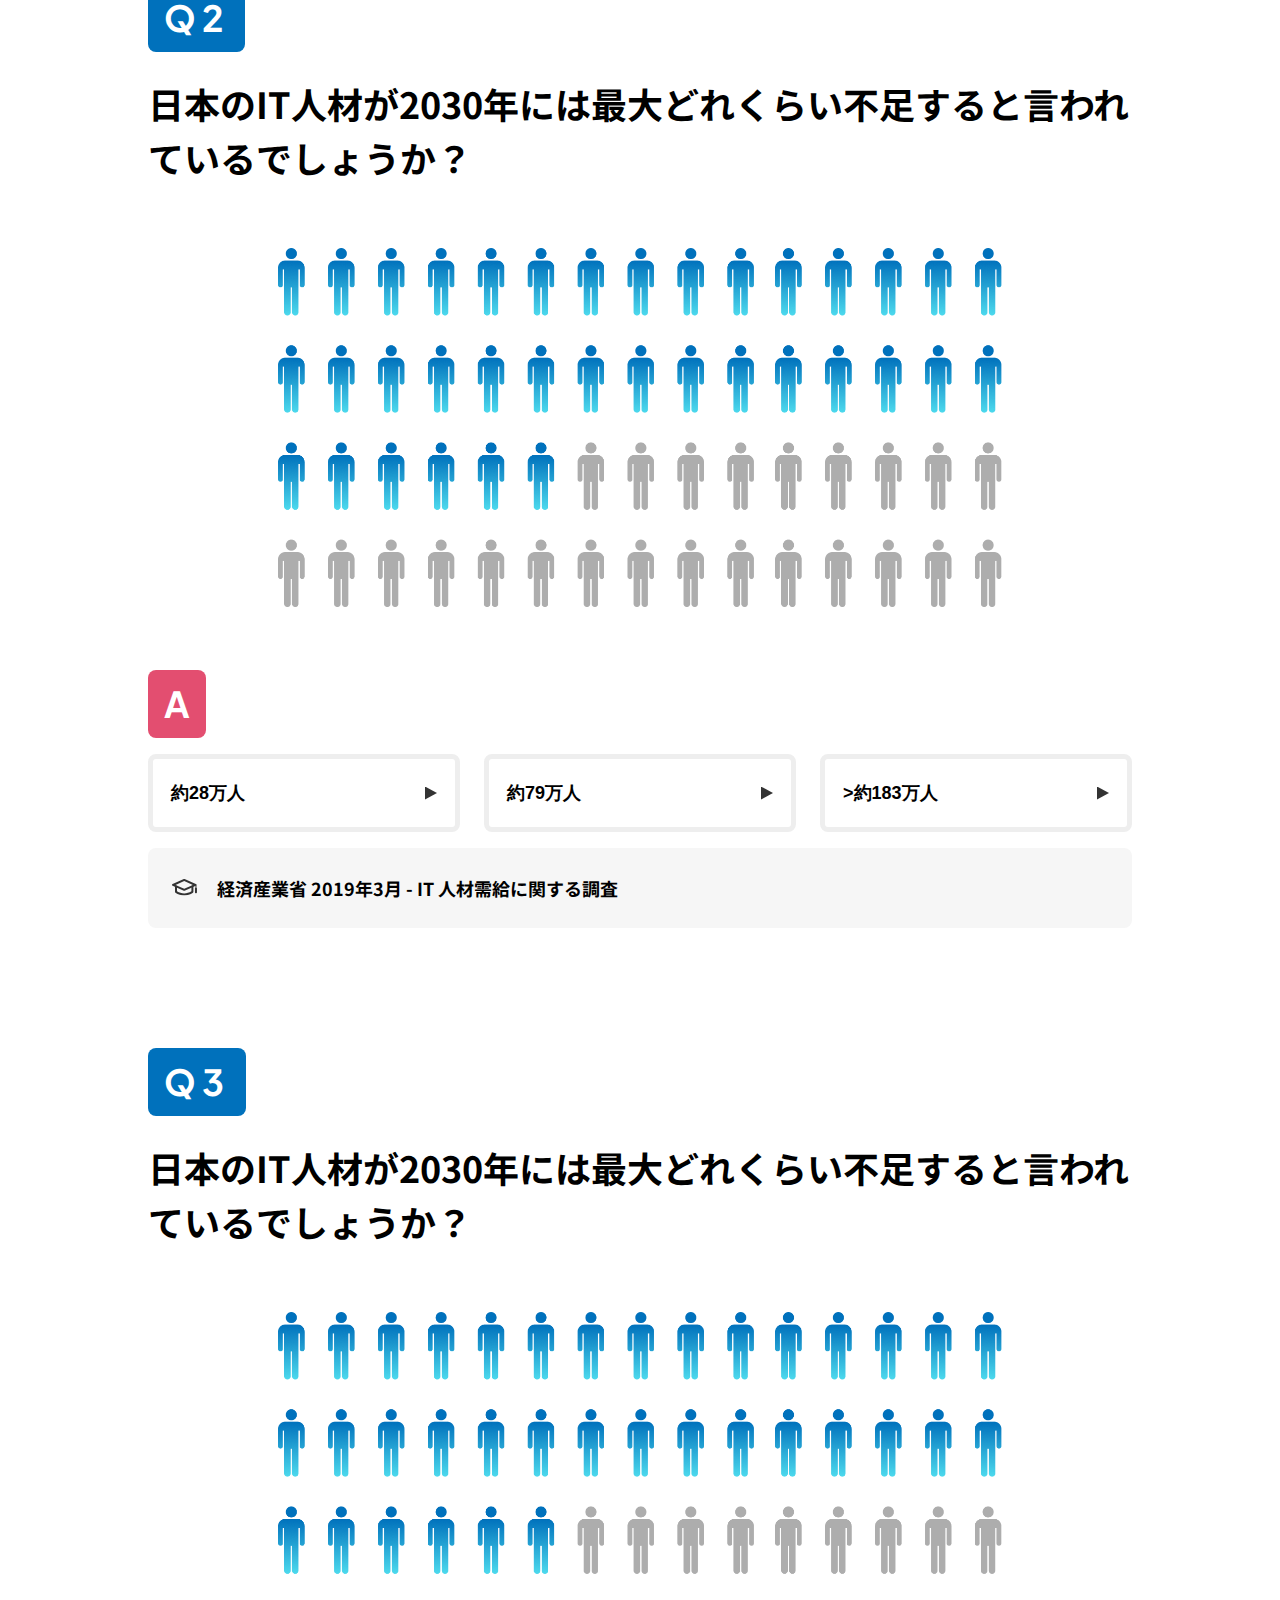
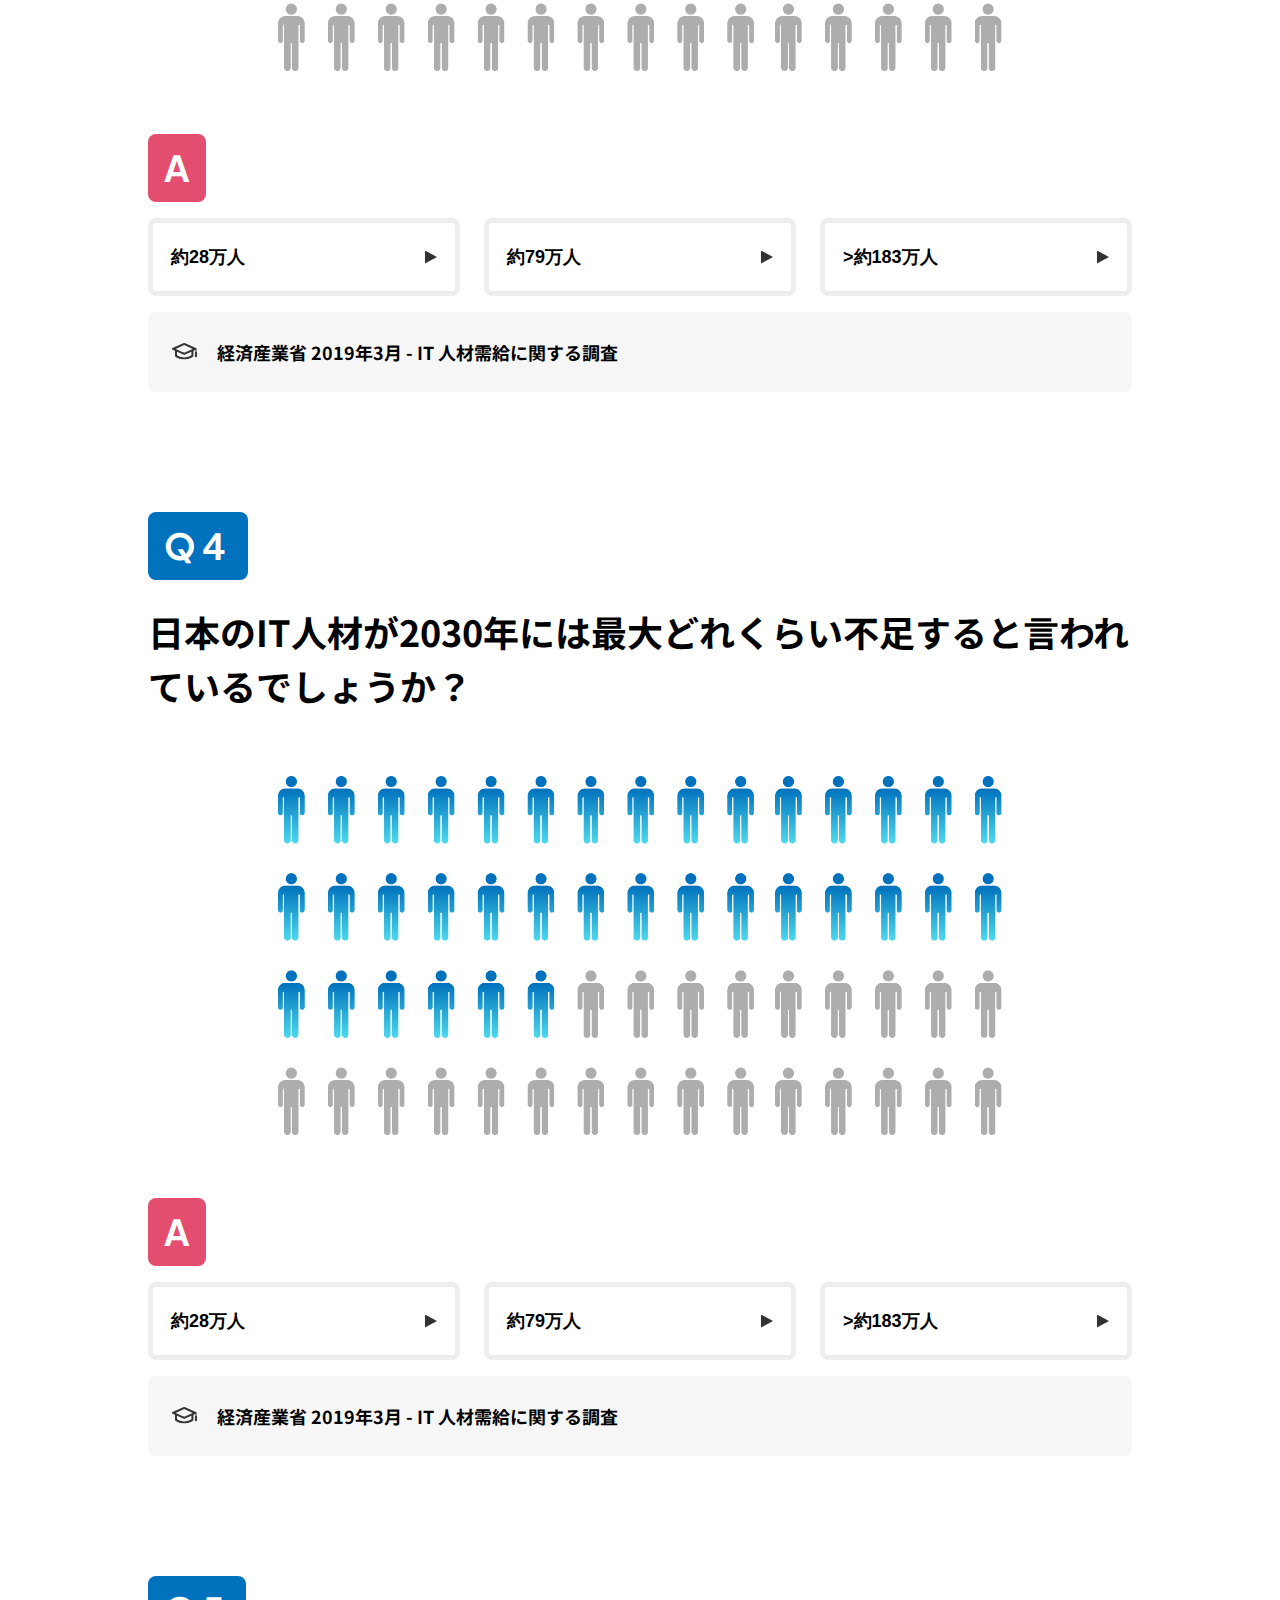
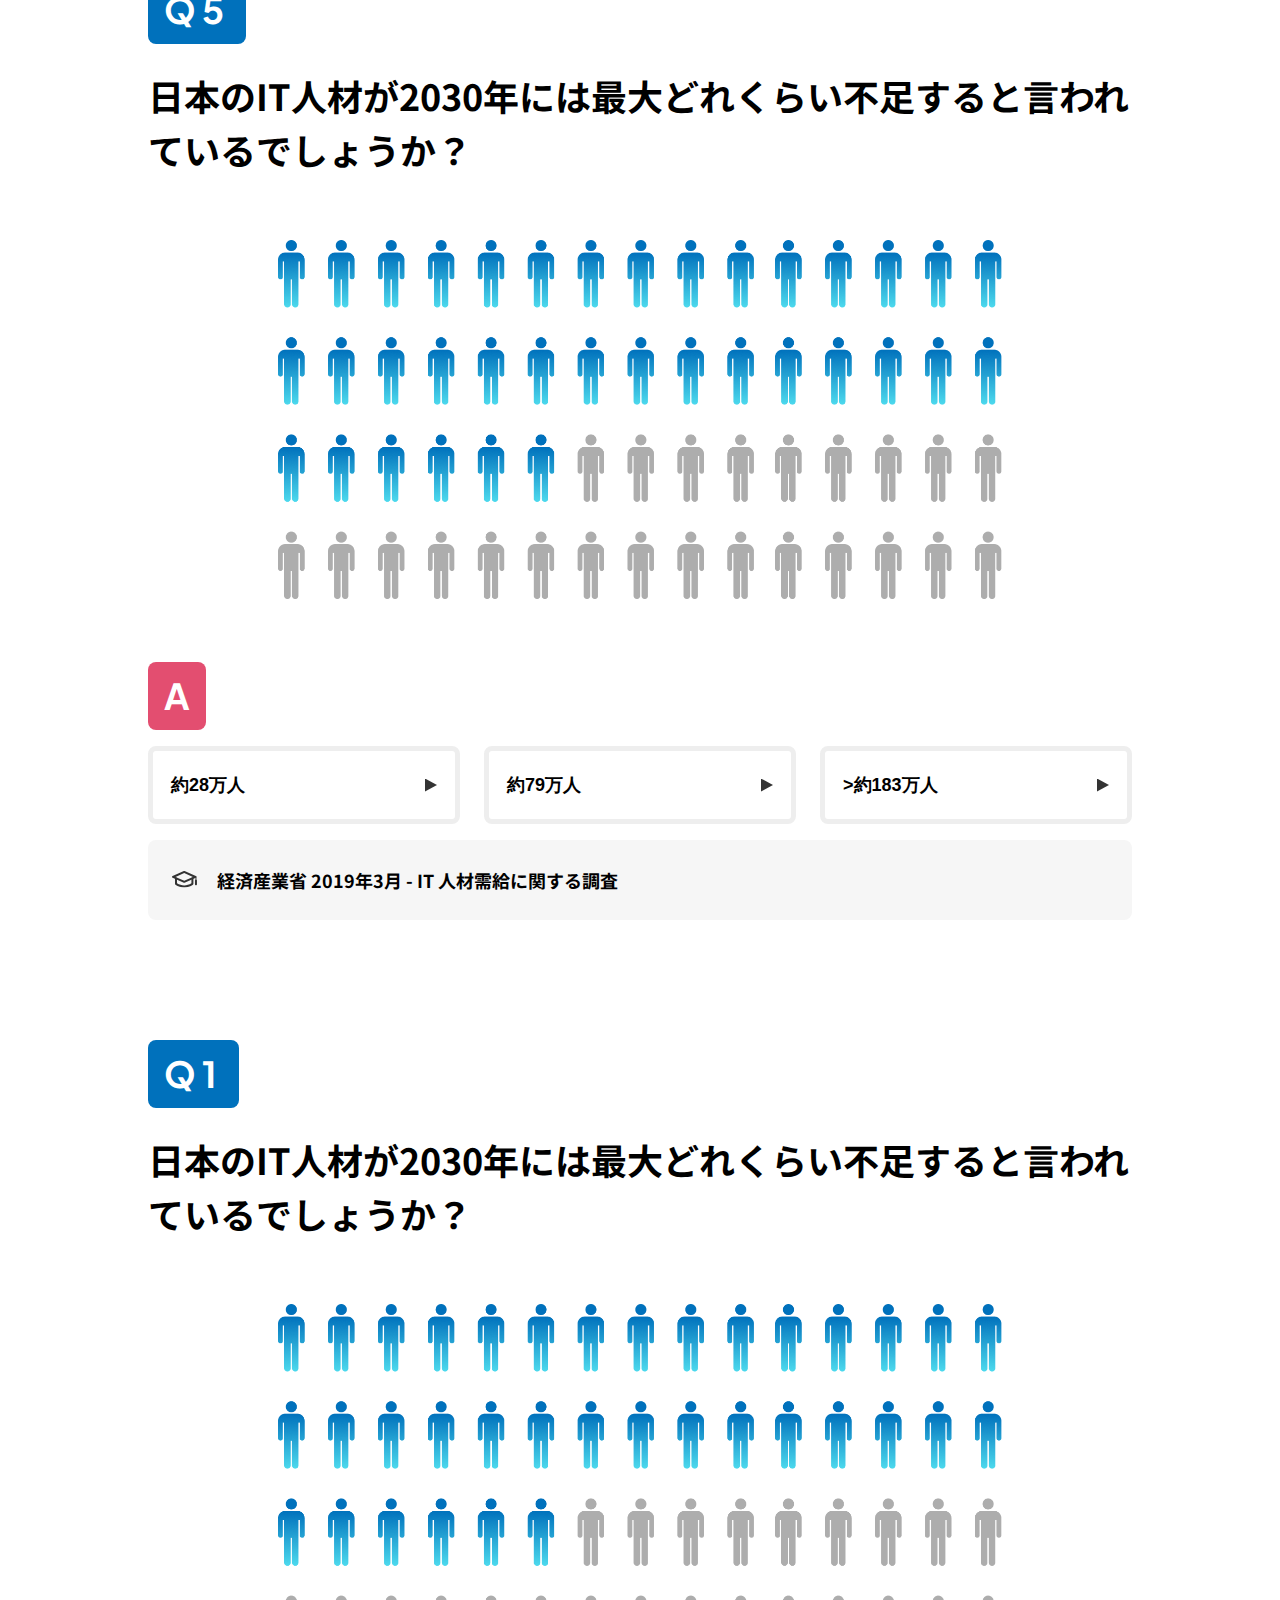
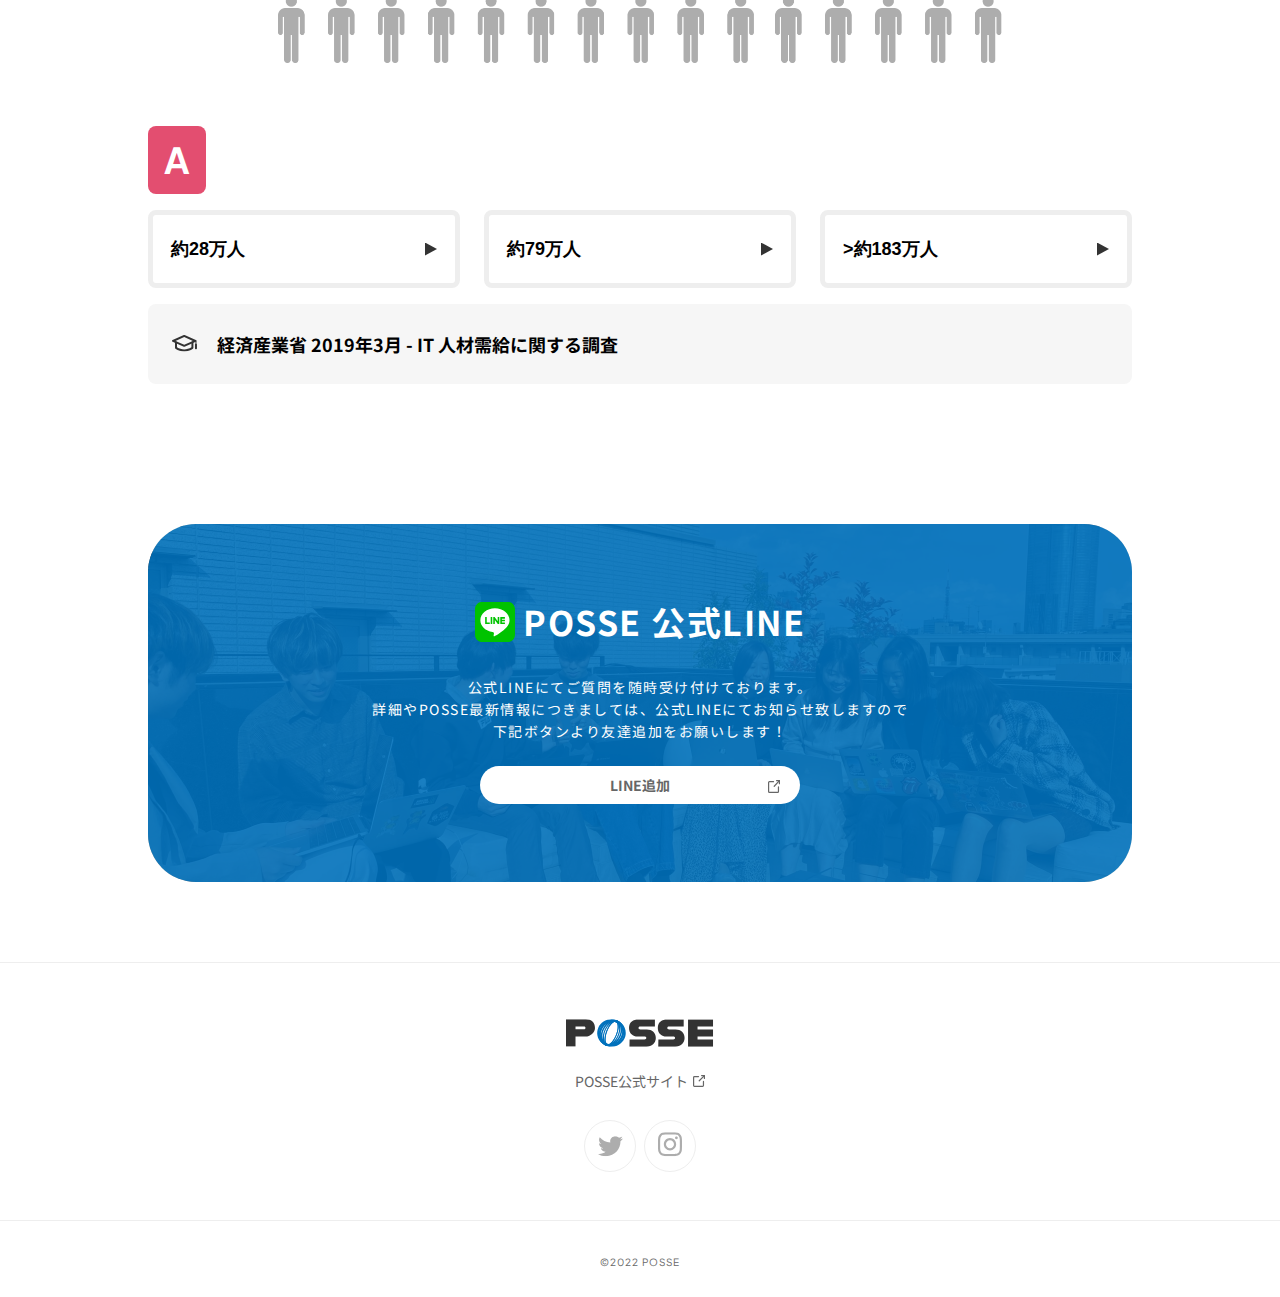
==== commit d73646a5: "htmlの組み込み方法を模索中" ====
--- a/quiz/index.html
+++ b/quiz/index.html
@@ -48,8 +48,8 @@
     </section>
 
     <section class="quiz">
-      <div class="quiz__inner">
-        <h2 class="quiz__icon quiz__number">Q1</h2>
+      <div class="quiz__inner" id="quiz1">
+        <h2 class="quiz__icon quiz__number" id="quizNumber">Q1</h2>
         <h3 class="quiz__text">日本のIT人材が2030年には最大どれくらい不足すると言われているでしょうか？</h3>
         <div class="quiz__caption">
           <img src="../img/quiz/img-quiz01.png" alt="質問１">
--- a/scss/style.css
+++ b/scss/style.css
@@ -160,21 +160,6 @@
   color: #fff;
 }
 
-.js__selected {
-  border-color: #0071bc;
-  background-color: #FFF2F5;
-}
-
-.js__correct {
-  display: block;
-  background-color: #FFF2F5;
-}
-
-.js__wrong {
-  display: block;
-  background-color: #EFF2F5;
-}
-
 .header {
   position: fixed;
   width: 100vw;
@@ -406,14 +391,14 @@
 }
 .judgement__correct {
   display: none;
-  display: block;
+  background-color: #FFF2F5;
 }
 .judgement__correct h3 {
   color: #E34E70;
 }
 .judgement__wrong {
   display: none;
-  display: block;
+  background-color: #EFF2F5;
 }
 .judgement__wrong h3 {
   color: #0071BC;
@@ -567,4 +552,17 @@
   line-height: 18.2px;
   font-weight: bold;
   letter-spacing: 1px;
+}
+
+.js__selected {
+  border-color: #0071bc;
+  background-color: #FFF2F5;
+}
+
+.js__correct {
+  display: block;
+}
+
+.js__wrong {
+  display: block;
 }/*# sourceMappingURL=style.css.map */